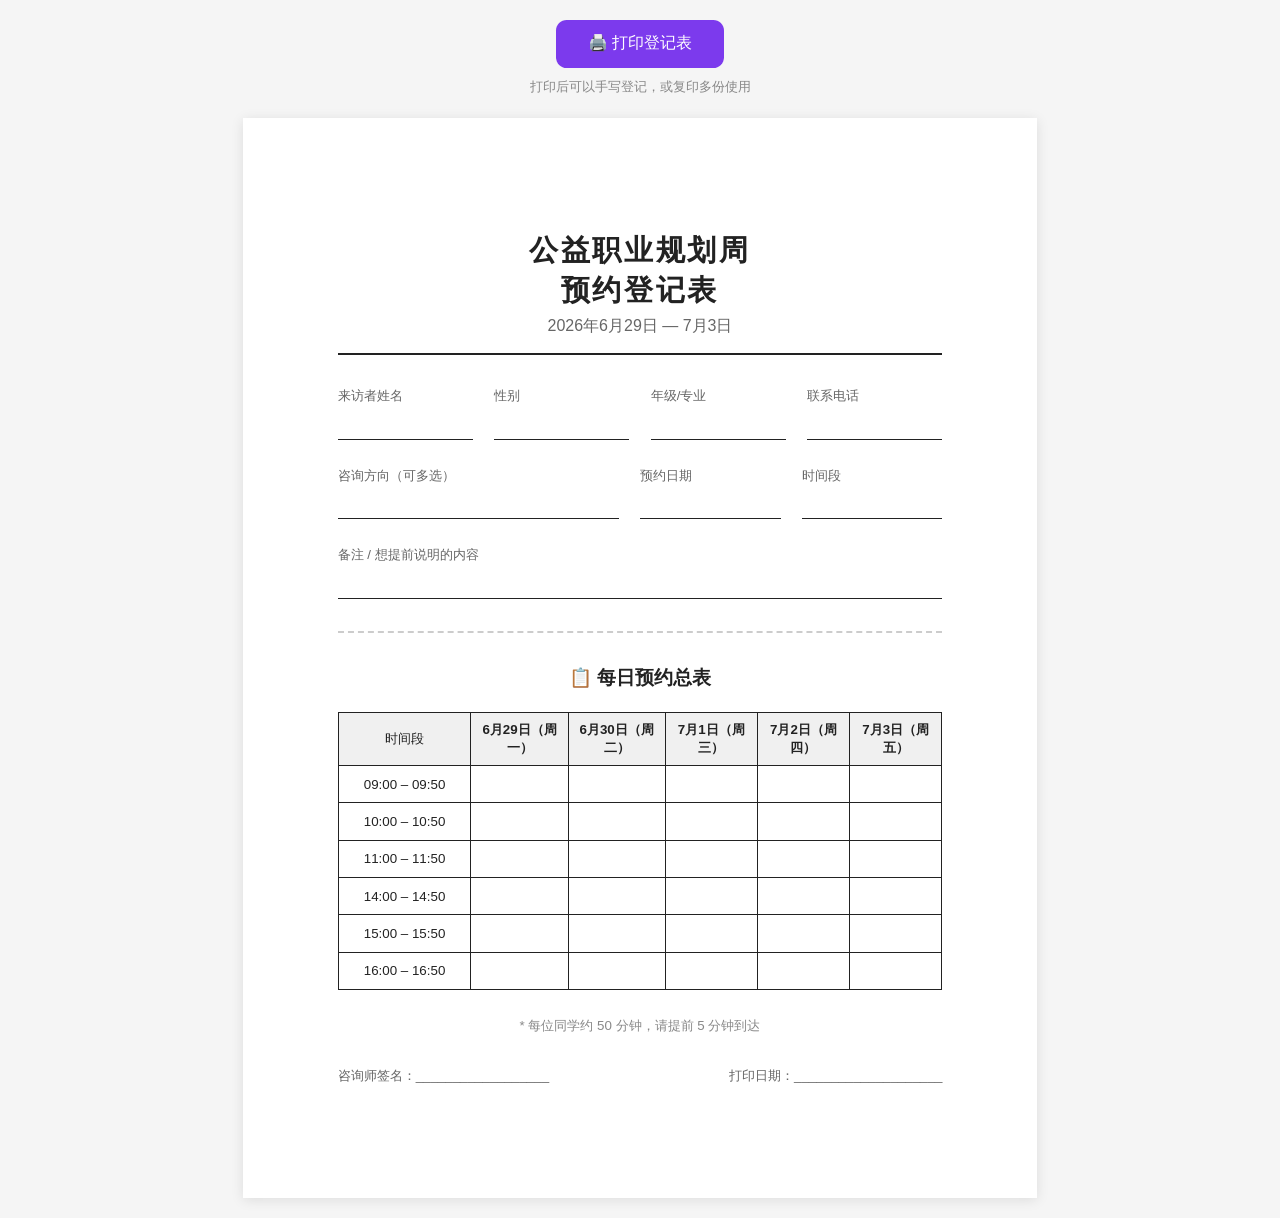
==== tools/booking/index.html @ 12169830 "feat: 公益职业规划周预约登记表(打印用)" ====
<!doctype html>
<html lang="zh-CN">
<head>
<meta charset="UTF-8">
<meta name="viewport" content="width=device-width, initial-scale=1.0">
<title>公益职业规划周 · 预约登记表</title>
<style>
  @page { size: A4; margin: 15mm; }
  * { box-sizing: border-box; margin: 0; padding: 0; }
  body { font-family: -apple-system, BlinkMacSystemFont, "PingFang SC", "Microsoft YaHei", sans-serif; color: #222; background: #f5f5f5; padding: 20px; }
  .page { max-width: 210mm; margin: 0 auto; background: #fff; padding: 30mm 25mm; box-shadow: 0 2px 12px rgba(0,0,0,0.1); }
  h1 { text-align: center; font-size: 22pt; margin-bottom: 4pt; letter-spacing: 2pt; }
  .subtitle { text-align: center; color: #666; font-size: 12pt; margin-bottom: 24pt; border-bottom: 2px solid #222; padding-bottom: 12pt; }
  .info-row { display: flex; gap: 16pt; margin-bottom: 20pt; }
  .info-row .field { flex: 1; }
  .info-row .field label { font-size: 10pt; color: #666; display: block; margin-bottom: 4pt; }
  .info-row .field .line { border-bottom: 1px solid #222; padding: 4pt 0; min-height: 22pt; }
  table { width: 100%; border-collapse: collapse; margin-bottom: 20pt; }
  th, td { border: 1px solid #222; padding: 6pt 8pt; text-align: center; font-size: 10pt; }
  th { background: #f0f0f0; font-weight: 600; }
  td { height: 28pt; }
  .time-col { width: 22%; font-weight: 500; }
  .sign-col { width: 16%; }
  .slot-note { text-align: center; margin-top: 12pt; font-size: 10pt; color: #888; }
  .footer { margin-top: 24pt; display: flex; justify-content: space-between; font-size: 10pt; color: #666; }
  @media print {
    body { background: #fff; padding: 0; }
    .page { box-shadow: none; padding: 0; max-width: 100%; }
    .no-print { display: none !important; }
  }
  .no-print { text-align: center; margin-bottom: 16pt; }
  .no-print button { background: #7c3aed; color: #fff; border: none; border-radius: 8pt; padding: 10pt 24pt; font-size: 12pt; cursor: pointer; }
  .no-print button:hover { background: #6d28d9; }
</style>
</head>
<body>

<div class="no-print">
  <button onclick="window.print()">🖨️ 打印登记表</button>
  <p style="margin-top:8pt;color:#888;font-size:10pt">打印后可以手写登记，或复印多份使用</p>
</div>

<div class="page">
  <h1>公益职业规划周<br>预约登记表</h1>
  <p class="subtitle">2026年6月29日 — 7月3日</p>

  <div class="info-row">
    <div class="field">
      <label>来访者姓名</label>
      <div class="line"></div>
    </div>
    <div class="field">
      <label>性别</label>
      <div class="line"></div>
    </div>
    <div class="field">
      <label>年级/专业</label>
      <div class="line"></div>
    </div>
    <div class="field">
      <label>联系电话</label>
      <div class="line"></div>
    </div>
  </div>

  <div class="info-row">
    <div class="field" style="flex:2">
      <label>咨询方向（可多选）</label>
      <div class="line"></div>
    </div>
    <div class="field">
      <label>预约日期</label>
      <div class="line"></div>
    </div>
    <div class="field">
      <label>时间段</label>
      <div class="line"></div>
    </div>
  </div>

  <div class="info-row">
    <div class="field" style="flex:3">
      <label>备注 / 想提前说明的内容</label>
      <div class="line"></div>
    </div>
  </div>

  <hr style="border:none;border-top:2px dashed #ccc;margin:24pt 0">

  <h2 style="text-align:center;font-size:14pt;margin-bottom:16pt">📋 每日预约总表</h2>

  <table>
    <thead>
      <tr>
        <th class="time-col">时间段</th>
        <th>6月29日（周一）</th>
        <th>6月30日（周二）</th>
        <th>7月1日（周三）</th>
        <th>7月2日（周四）</th>
        <th>7月3日（周五）</th>
      </tr>
    </thead>
    <tbody>
      <tr>
        <td class="time-col">09:00 – 09:50</td>
        <td></td><td></td><td></td><td></td><td></td>
      </tr>
      <tr>
        <td class="time-col">10:00 – 10:50</td>
        <td></td><td></td><td></td><td></td><td></td>
      </tr>
      <tr>
        <td class="time-col">11:00 – 11:50</td>
        <td></td><td></td><td></td><td></td><td></td>
      </tr>
      <tr>
        <td class="time-col">14:00 – 14:50</td>
        <td></td><td></td><td></td><td></td><td></td>
      </tr>
      <tr>
        <td class="time-col">15:00 – 15:50</td>
        <td></td><td></td><td></td><td></td><td></td>
      </tr>
      <tr>
        <td class="time-col">16:00 – 16:50</td>
        <td></td><td></td><td></td><td></td><td></td>
      </tr>
    </tbody>
  </table>

  <p class="slot-note">* 每位同学约 50 分钟，请提前 5 分钟到达</p>

  <div class="footer">
    <span>咨询师签名：__________________</span>
    <span>打印日期：____________________</span>
  </div>
</div>

</body>
</html>
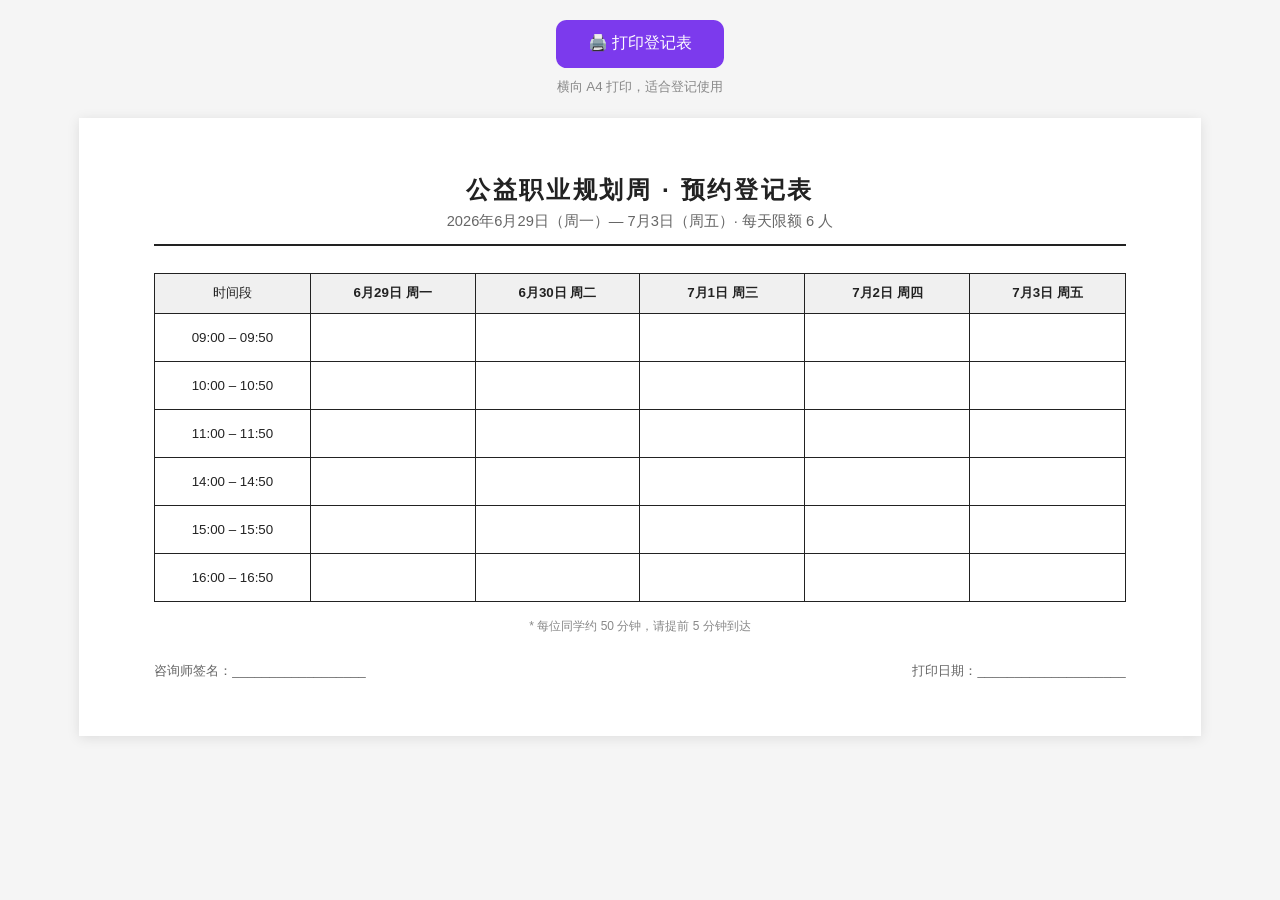
==== commit 4b1199a7: "booking: 简化页面,只保留预约总表" ====
--- a/tools/booking/index.html
+++ b/tools/booking/index.html
@@ -5,24 +5,21 @@
 <meta name="viewport" content="width=device-width, initial-scale=1.0">
 <title>公益职业规划周 · 预约登记表</title>
 <style>
-  @page { size: A4; margin: 15mm; }
+  @page { size: A4 landscape; margin: 12mm; }
   * { box-sizing: border-box; margin: 0; padding: 0; }
   body { font-family: -apple-system, BlinkMacSystemFont, "PingFang SC", "Microsoft YaHei", sans-serif; color: #222; background: #f5f5f5; padding: 20px; }
-  .page { max-width: 210mm; margin: 0 auto; background: #fff; padding: 30mm 25mm; box-shadow: 0 2px 12px rgba(0,0,0,0.1); }
-  h1 { text-align: center; font-size: 22pt; margin-bottom: 4pt; letter-spacing: 2pt; }
-  .subtitle { text-align: center; color: #666; font-size: 12pt; margin-bottom: 24pt; border-bottom: 2px solid #222; padding-bottom: 12pt; }
-  .info-row { display: flex; gap: 16pt; margin-bottom: 20pt; }
-  .info-row .field { flex: 1; }
-  .info-row .field label { font-size: 10pt; color: #666; display: block; margin-bottom: 4pt; }
-  .info-row .field .line { border-bottom: 1px solid #222; padding: 4pt 0; min-height: 22pt; }
-  table { width: 100%; border-collapse: collapse; margin-bottom: 20pt; }
-  th, td { border: 1px solid #222; padding: 6pt 8pt; text-align: center; font-size: 10pt; }
+  .page { max-width: 297mm; margin: 0 auto; background: #fff; padding: 15mm 20mm; box-shadow: 0 2px 12px rgba(0,0,0,0.1); }
+  h1 { text-align: center; font-size: 18pt; margin-bottom: 4pt; letter-spacing: 2pt; }
+  .subtitle { text-align: center; color: #666; font-size: 11pt; margin-bottom: 20pt; border-bottom: 2px solid #222; padding-bottom: 10pt; }
+  table { width: 100%; border-collapse: collapse; }
+  th, td { border: 1px solid #222; padding: 8pt 6pt; text-align: center; font-size: 10pt; }
   th { background: #f0f0f0; font-weight: 600; }
-  td { height: 28pt; }
-  .time-col { width: 22%; font-weight: 500; }
-  .sign-col { width: 16%; }
-  .slot-note { text-align: center; margin-top: 12pt; font-size: 10pt; color: #888; }
-  .footer { margin-top: 24pt; display: flex; justify-content: space-between; font-size: 10pt; color: #666; }
+  td { height: 36pt; }
+  .time-col { width: 16%; font-weight: 500; }
+  .sign-col { width: 17%; }
+  .date-hdr { width: 17%; }
+  .slot-note { text-align: center; margin-top: 12pt; font-size: 9pt; color: #888; }
+  .footer { margin-top: 20pt; display: flex; justify-content: space-between; font-size: 10pt; color: #666; }
   @media print {
     body { background: #fff; padding: 0; }
     .page { box-shadow: none; padding: 0; max-width: 100%; }
@@ -37,73 +34,28 @@
 
 <div class="no-print">
   <button onclick="window.print()">🖨️ 打印登记表</button>
-  <p style="margin-top:8pt;color:#888;font-size:10pt">打印后可以手写登记，或复印多份使用</p>
+  <p style="margin-top:8pt;color:#888;font-size:10pt">横向 A4 打印，适合登记使用</p>
 </div>
 
 <div class="page">
-  <h1>公益职业规划周<br>预约登记表</h1>
-  <p class="subtitle">2026年6月29日 — 7月3日</p>
-
-  <div class="info-row">
-    <div class="field">
-      <label>来访者姓名</label>
-      <div class="line"></div>
-    </div>
-    <div class="field">
-      <label>性别</label>
-      <div class="line"></div>
-    </div>
-    <div class="field">
-      <label>年级/专业</label>
-      <div class="line"></div>
-    </div>
-    <div class="field">
-      <label>联系电话</label>
-      <div class="line"></div>
-    </div>
-  </div>
-
-  <div class="info-row">
-    <div class="field" style="flex:2">
-      <label>咨询方向（可多选）</label>
-      <div class="line"></div>
-    </div>
-    <div class="field">
-      <label>预约日期</label>
-      <div class="line"></div>
-    </div>
-    <div class="field">
-      <label>时间段</label>
-      <div class="line"></div>
-    </div>
-  </div>
-
-  <div class="info-row">
-    <div class="field" style="flex:3">
-      <label>备注 / 想提前说明的内容</label>
-      <div class="line"></div>
-    </div>
-  </div>
-
-  <hr style="border:none;border-top:2px dashed #ccc;margin:24pt 0">
-
-  <h2 style="text-align:center;font-size:14pt;margin-bottom:16pt">📋 每日预约总表</h2>
+  <h1>公益职业规划周 · 预约登记表</h1>
+  <p class="subtitle">2026年6月29日（周一）— 7月3日（周五）· 每天限额 6 人</p>
 
   <table>
     <thead>
       <tr>
         <th class="time-col">时间段</th>
-        <th>6月29日（周一）</th>
-        <th>6月30日（周二）</th>
-        <th>7月1日（周三）</th>
-        <th>7月2日（周四）</th>
-        <th>7月3日（周五）</th>
+        <th class="date-hdr">6月29日 周一</th>
+        <th class="date-hdr">6月30日 周二</th>
+        <th class="date-hdr">7月1日 周三</th>
+        <th class="date-hdr">7月2日 周四</th>
+        <th class="date-hdr">7月3日 周五</th>
       </tr>
     </thead>
     <tbody>
       <tr>
         <td class="time-col">09:00 – 09:50</td>
-        <td></td><td></td><td></td><td></td><td></td>
+        <td class="sign-col"></td><td class="sign-col"></td><td class="sign-col"></td><td class="sign-col"></td><td class="sign-col"></td>
       </tr>
       <tr>
         <td class="time-col">10:00 – 10:50</td>
